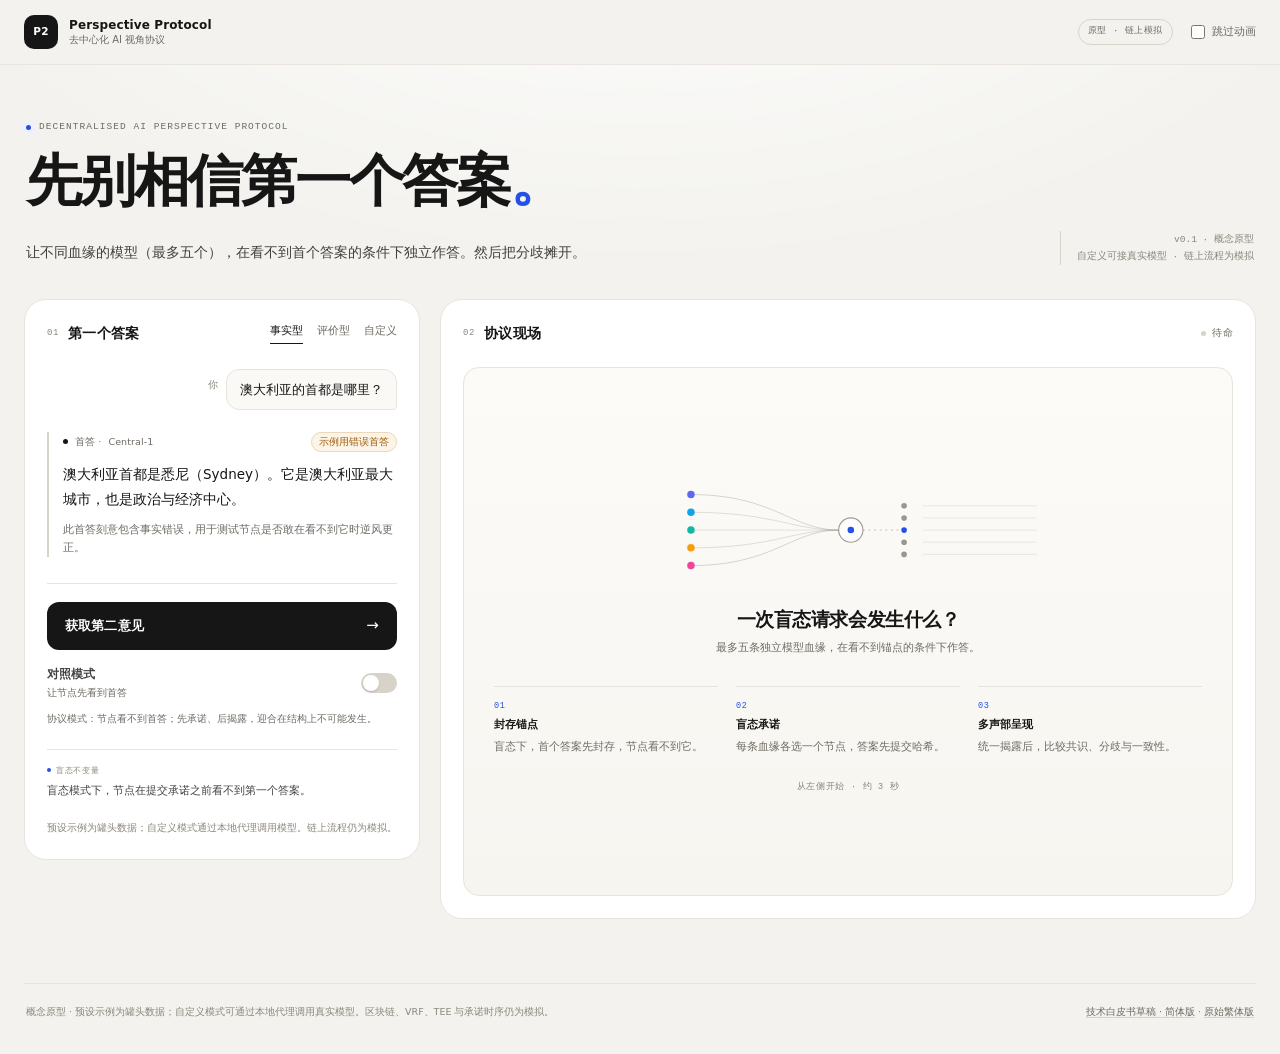
==== prototype/index.html @ bac72e0f "Add perspective protocol prototype and whitepapers Co-Authored-By: Claude <noreply@anthropic.com>" ====
<!doctype html>
<html lang="zh-CN">
<head>
  <meta charset="utf-8">
  <meta name="viewport" content="width=device-width, initial-scale=1">
  <title>去中心化 AI 视角协议 · 互动原型</title>
  <meta name="description" content="盲态独立与多声部呈现的互动概念原型。">
  <link rel="icon" href="data:image/svg+xml,%3Csvg xmlns='http://www.w3.org/2000/svg' viewBox='0 0 64 64'%3E%3Crect width='64' height='64' rx='14' fill='%232550e8'/%3E%3Ctext x='32' y='43' font-family='Georgia,serif' font-size='28' fill='white' text-anchor='middle'%3EP2%3C/text%3E%3C/svg%3E">
  <link rel="stylesheet" href="styles.css">
  <script src="app.js" defer></script>
</head>
<body>
  <header class="topbar">
    <div class="shell topbar-inner">
      <a class="brand" href="#top" aria-label="回到顶部">
        <span class="brand-mark" aria-hidden="true">P2</span>
        <span class="brand-text">
          <strong>Perspective Protocol</strong>
          <span>去中心化 AI 视角协议</span>
        </span>
      </a>
      <div class="top-actions">
        <span class="sim" title="链上流程与 TEE 为模拟；自定义模式可调用真实模型">原型 · 链上模拟</span>
        <label class="fast-toggle">
          <input type="checkbox" id="fastMode">
          <span>跳过动画</span>
        </label>
      </div>
    </div>
  </header>

  <main class="shell" id="top">
    <section class="masthead">
      <p class="eyebrow"><span class="eyebrow-dot"></span> Decentralised AI Perspective Protocol</p>
      <h1>先别相信第一个答案<span class="accent">。</span></h1>
      <div class="masthead-row">
        <p>让不同血缘的模型（最多五个），在看不到首个答案的条件下独立作答。然后把分歧摊开。</p>
        <p class="version">v0.1 · 概念原型<br>自定义可接真实模型 · 链上流程为模拟</p>
      </div>
    </section>

    <div class="workspace">
      <aside class="conversation" aria-labelledby="chatTitle">
        <div class="panel-head">
          <div class="panel-title">
            <span class="index">01</span>
            <h2 id="chatTitle">第一个答案</h2>
          </div>
          <div class="tabs" id="questionTabs" role="tablist" aria-orientation="horizontal" aria-label="选择问题类型">
            <button type="button" class="tab active" role="tab" aria-selected="true" tabindex="0" data-question="factual">事实型</button>
            <button type="button" class="tab" role="tab" aria-selected="false" tabindex="-1" data-question="evaluative">评价型</button>
            <button type="button" class="tab" role="tab" aria-selected="false" tabindex="-1" data-question="custom">自定义</button>
          </div>
        </div>

        <div class="custom-entry" id="customEntry" hidden>
          <div class="custom-head">
            <label for="customQuestion">问自己的问题</label>
            <span class="server-status" id="serverStatus">正在连接本地代理…</span>
          </div>
          <textarea
            id="customQuestion"
            rows="3"
            maxlength="2000"
            placeholder="例如：远程办公会长期削弱团队创新能力吗？"
          ></textarea>
          <div class="custom-actions">
            <button type="button" class="mini-btn" id="askBtn" disabled>生成首答</button>
            <span class="fine">首答生成后，才能获取第二意见</span>
          </div>
          <p class="custom-error" id="customError" hidden></p>
        </div>

        <div class="chat">
          <div class="msg user" id="userMsg">
            <span class="who">你</span>
            <p id="userQuery"></p>
          </div>
          <div class="msg ai" id="aiMsg">
            <div class="answer-head">
              <span class="ai-agent"><span class="ai-dot"></span>首答 · <span id="anchorModelLabel">Central-1</span></span>
              <span class="tag warn" id="anchorBadge"></span>
            </div>
            <p class="answer-text" id="anchorText"></p>
            <p class="answer-note" id="anchorNote"></p>
          </div>
        </div>

        <button type="button" class="change-question" id="changeQuestionBtn" hidden>换一个问题</button>

        <p class="setup-warning" id="setupWarning" role="note" aria-live="polite" hidden></p>

        <div class="composer">
          <button type="button" class="cta" id="runBtn">
            <span id="runLabel">获取第二意见</span>
            <span class="cta-icon" aria-hidden="true">→</span>
          </button>

          <label class="mode-row" for="nonBlind">
            <span class="mode-copy">
              <strong>对照模式</strong>
              <span>让节点先看到首答</span>
            </span>
            <input type="checkbox" id="nonBlind">
            <span class="switch" aria-hidden="true"></span>
          </label>
          <p class="mode-hint" id="modeHint"></p>
        </div>

        <div class="invariant">
          <span class="invariant-label">盲态不变量</span>
          <p>盲态模式下，节点在提交承诺之前看不到第一个答案。</p>
        </div>

        <p class="aside-foot">预设示例为罐头数据；自定义模式通过本地代理调用模型。链上流程仍为模拟。</p>
      </aside>

      <section class="stage" aria-labelledby="stageTitle">
        <div class="panel-head stage-head">
          <div class="panel-title">
            <span class="index">02</span>
            <h2 id="stageTitle">协议现场</h2>
          </div>
          <span class="status" id="phaseStatus" data-state="idle" aria-live="polite">待命</span>
        </div>

        <div class="empty-state" id="emptyState">
          <svg class="motif" viewBox="0 0 460 120" role="img" aria-label="五个独立节点汇入一个封存请求，再展开为多个视角">
            <g fill="none" stroke="currentColor" stroke-width="1">
              <path d="M62 22 C150 22 170 60 220 60" opacity=".34" />
              <path d="M62 41 C150 41 170 60 220 60" opacity=".27" />
              <path d="M62 60 H220" opacity=".22" />
              <path d="M62 79 C150 79 170 60 220 60" opacity=".27" />
              <path d="M62 98 C150 98 170 60 220 60" opacity=".34" />
              <path d="M246 60 H288" stroke-dasharray="2 4" opacity=".55" />
              <path d="M310 34 H432" opacity=".18" />
              <path d="M310 47 H432" opacity=".18" />
              <path d="M310 60 H432" opacity=".18" />
              <path d="M310 73 H432" opacity=".18" />
              <path d="M310 86 H432" opacity=".18" />
            </g>
            <circle cx="62" cy="22" r="4" fill="#6366f1" />
            <circle cx="62" cy="41" r="4" fill="#0ea5e9" />
            <circle cx="62" cy="60" r="4" fill="#14b8a6" />
            <circle cx="62" cy="79" r="4" fill="#f59e0b" />
            <circle cx="62" cy="98" r="4" fill="#ec4899" />
            <circle cx="233" cy="60" r="13" fill="#fff" stroke="currentColor" stroke-width="1.2" opacity=".8" />
            <circle cx="233" cy="60" r="3.5" fill="#2550e8" />
            <circle cx="290" cy="34" r="3" fill="#9c978d" />
            <circle cx="290" cy="47" r="3" fill="#9c978d" />
            <circle cx="290" cy="60" r="3" fill="#2550e8" />
            <circle cx="290" cy="73" r="3" fill="#9c978d" />
            <circle cx="290" cy="86" r="3" fill="#9c978d" />
          </svg>
          <h3>一次盲态请求会发生什么？</h3>
          <p class="empty-sub">最多五条独立模型血缘，在看不到锚点的条件下作答。</p>
          <ol class="empty-steps">
            <li>
              <span class="step-num">01</span>
              <strong>封存锚点</strong>
              <p>盲态下，首个答案先封存，节点看不到它。</p>
            </li>
            <li>
              <span class="step-num">02</span>
              <strong>盲态承诺</strong>
              <p>每条血缘各选一个节点，答案先提交哈希。</p>
            </li>
            <li>
              <span class="step-num">03</span>
              <strong>多声部呈现</strong>
              <p>统一揭露后，比较共识、分歧与一致性。</p>
            </li>
          </ol>
          <p class="empty-hint">从左侧开始 · 约 3 秒</p>
        </div>

        <div class="live" id="live" hidden>
          <div class="banner" id="modeBanner"></div>
          <ol class="stepper" id="stepper"></ol>
          <div class="envelope" id="envelope"></div>

          <section class="stage-block">
            <div class="block-head">
              <h3>节点池</h3>
              <p class="fine" id="poolSummary"></p>
            </div>
            <div class="lineage-list" id="poolGrid"></div>
          </section>

          <section class="stage-block">
            <div class="block-head">
              <h3>独立视角</h3>
              <p class="fine" id="selectionSummary"></p>
            </div>
            <div class="voices" id="voiceGrid"></div>
          </section>

          <section class="readout" id="resultCard" hidden aria-labelledby="resultTitle">
            <div class="readout-head">
              <h3 id="resultTitle">读懂这次回答</h3>
              <div class="badges" id="resultBadges"></div>
            </div>

            <div class="readout-grid">
              <section class="readout-cell">
                <h4>共识</h4>
                <ul id="consensusList"></ul>
              </section>
              <section class="readout-cell crux">
                <h4>关键分歧</h4>
                <p class="crux-title" id="cruxTitle"></p>
                <p class="crux-body" id="cruxBody"></p>
              </section>
              <section class="readout-cell">
                <h4>多样性</h4>
                <div class="stats" id="diversityReport"></div>
                <p class="cell-note" id="diversityNote"></p>
              </section>
              <section class="readout-cell metric">
                <h4 id="metricTitle">与首答一致度 <span class="fine">双条件示意值</span></h4>
                <div id="metricBars"></div>
                <p class="cell-note" id="metricNote"></p>
              </section>
            </div>

            <div class="actions">
              <button type="button" class="text-btn" id="resetBtn">重设</button>
              <button type="button" class="ghost-btn" id="againBtn">再抽一次</button>
            </div>
          </section>
        </div>
      </section>
    </div>
  </main>

  <footer class="shell page-footer">
    <p>概念原型 · 预设示例为罐头数据；自定义模式可通过本地代理调用真实模型。区块链、VRF、TEE 与承诺时序仍为模拟。</p>
    <p><a href="../perspective-protocol-whitepaper-zh-CN.md">技术白皮书草稿 · 简体版</a> · <a href="../perspective-protocol-whitepaper.md">原始繁体版</a></p>
  </footer>
</body>
</html>
---- prototype/styles.css ----
/* ------------------------------------------------------------------
   Perspective Protocol · interactive prototype
   ------------------------------------------------------------------ */

:root {
  --paper: #f3f2ee;
  --surface: #ffffff;
  --surface-2: #faf9f6;
  --ink: #161616;
  --ink-2: #414141;
  --muted: #6f6b63;
  --faint: #8b867c;
  --line: #e7e4dd;
  --line-strong: #d7d3c9;
  --accent: #2550e8;
  --accent-soft: #eef1ff;
  --ok: #0e7a5f;
  --ok-soft: #eaf6f2;
  --warn: #a15c0a;
  --warn-soft: #fcf4e7;
  --danger: #b42346;
  --danger-soft: #fceef1;
  --radius: 22px;
  --mono: "SFMono-Regular", "Cascadia Code", "Roboto Mono", Menlo, Consolas, monospace;
}

* {
  box-sizing: border-box;
}

[hidden] {
  display: none !important;
}

html {
  scroll-behavior: smooth;
}

body {
  margin: 0;
  font-family: "Inter", "Segoe UI", "PingFang SC", "Microsoft YaHei", system-ui, sans-serif;
  font-size: 14px;
  line-height: 1.7;
  color: var(--ink);
  background: var(--paper);
  -webkit-font-smoothing: antialiased;
  text-rendering: optimizeLegibility;
}

body::before {
  content: "";
  position: fixed;
  inset: 0;
  z-index: -1;
  pointer-events: none;
  background: radial-gradient(1100px 620px at 50% -18%, #ffffff 0%, rgba(255, 255, 255, 0) 72%);
}

::selection {
  background: #dbe2ff;
}

/* Layout ---------------------------------------------------------- */

.shell {
  width: min(1240px, calc(100% - 48px));
  margin-inline: auto;
}

/* Top bar --------------------------------------------------------- */

.topbar {
  position: sticky;
  top: 0;
  z-index: 30;
  background: rgba(243, 242, 238, 0.96);
  border-bottom: 1px solid rgba(231, 228, 221, 0.9);
  backdrop-filter: blur(16px);
  -webkit-backdrop-filter: blur(16px);
}

.topbar-inner {
  display: flex;
  align-items: center;
  justify-content: space-between;
  gap: 16px;
  height: 64px;
}

.brand {
  display: flex;
  align-items: center;
  gap: 11px;
  color: inherit;
  text-decoration: none;
}

.brand-mark {
  width: 34px;
  height: 34px;
  flex: none;
  display: grid;
  place-items: center;
  border-radius: 10px;
  background: var(--ink);
  color: #fff;
  font-size: 10.5px;
  font-weight: 700;
  letter-spacing: 0.03em;
}

.brand-text {
  display: flex;
  flex-direction: column;
  line-height: 1.3;
}

.brand-text strong {
  font-size: 12px;
  font-weight: 650;
  letter-spacing: 0.01em;
}

.brand-text span {
  font-size: 10px;
  color: var(--muted);
}

.top-actions {
  display: flex;
  align-items: center;
  gap: 18px;
  flex: none;
}

.sim {
  padding: 4px 9px;
  border: 1px solid var(--line-strong);
  border-radius: 999px;
  color: var(--muted);
  font-family: var(--mono);
  font-size: 9px;
  letter-spacing: 0.06em;
  white-space: nowrap;
}

.fast-toggle {
  display: flex;
  align-items: center;
  gap: 7px;
  color: var(--muted);
  font-size: 10.5px;
  cursor: pointer;
  user-select: none;
}

.fast-toggle input {
  width: 14px;
  height: 14px;
  margin: 0;
  accent-color: var(--accent);
  cursor: pointer;
}

/* Masthead -------------------------------------------------------- */

.masthead {
  padding: 54px 2px 34px;
}

.eyebrow {
  display: flex;
  align-items: center;
  gap: 8px;
  margin: 0 0 16px;
  color: var(--muted);
  font-family: var(--mono);
  font-size: 9.5px;
  letter-spacing: 0.11em;
  text-transform: uppercase;
}

.eyebrow-dot {
  width: 5px;
  height: 5px;
  border-radius: 50%;
  background: var(--accent);
  box-shadow: 0 0 0 4px var(--accent-soft);
}

.masthead h1 {
  max-width: 900px;
  margin: 0;
  font-size: clamp(34px, 5vw, 56px);
  font-weight: 620;
  line-height: 1.06;
  letter-spacing: -0.04em;
}

.accent {
  color: var(--accent);
}

.masthead-row {
  display: flex;
  align-items: flex-end;
  justify-content: space-between;
  gap: 32px;
  margin-top: 20px;
}

.masthead-row > p:first-child {
  max-width: 620px;
  margin: 0;
  color: var(--ink-2);
  font-size: 13.5px;
  line-height: 1.85;
}

.version {
  flex: none;
  margin: 0;
  padding-left: 16px;
  border-left: 1px solid var(--line-strong);
  color: var(--faint);
  font-family: var(--mono);
  font-size: 9.5px;
  line-height: 1.8;
  text-align: right;
}

/* Workspace ------------------------------------------------------- */

.workspace {
  display: grid;
  grid-template-columns: 396px minmax(0, 1fr);
  gap: 20px;
  align-items: start;
  padding-bottom: 64px;
}

.stage,
.workspace {
  scroll-margin-top: 84px;
}

.conversation,
.stage {
  background: var(--surface);
  border: 1px solid var(--line);
  border-radius: var(--radius);
}

.conversation {
  position: sticky;
  top: 84px;
  max-height: calc(100vh - 104px);
  overflow-y: auto;
  scrollbar-width: thin;
  padding: 22px;
}

.stage {
  display: flex;
  flex-direction: column;
  min-height: 620px;
  padding: 22px;
}

/* Panel headers --------------------------------------------------- */

.panel-head {
  display: flex;
  align-items: center;
  justify-content: space-between;
  gap: 14px;
  flex-wrap: wrap;
}

.panel-title {
  display: flex;
  align-items: center;
  gap: 9px;
  min-width: 0;
}

.index {
  color: var(--faint);
  font-family: var(--mono);
  font-size: 9px;
  letter-spacing: 0.08em;
}

.panel-title h2 {
  margin: 0;
  font-size: 13.5px;
  font-weight: 650;
  letter-spacing: 0.01em;
}

.tabs {
  display: flex;
  gap: 14px;
}

.tab {
  appearance: none;
  padding: 0 0 3px;
  border: 0;
  border-bottom: 1px solid transparent;
  background: none;
  color: var(--muted);
  font: inherit;
  font-size: 10.5px;
  cursor: pointer;
  transition: color 0.15s ease, border-color 0.15s ease;
}

.tab:hover {
  color: var(--ink-2);
}

.tab.active {
  color: var(--ink);
  border-color: var(--ink);
}

.tab:disabled {
  opacity: 0.45;
  cursor: not-allowed;
}

.tab:focus-visible,
.cta:focus-visible,
.text-btn:focus-visible,
.ghost-btn:focus-visible {
  outline: 2px solid var(--accent);
  outline-offset: 3px;
}

/* Conversation ---------------------------------------------------- */

.chat {
  margin-top: 24px;
}

.msg.user {
  display: flex;
  align-items: flex-start;
  justify-content: flex-end;
  gap: 8px;
}

.who {
  padding-top: 8px;
  color: var(--faint);
  font-size: 9.5px;
}

.msg.user p {
  max-width: 82%;
  margin: 0;
  padding: 9px 13px;
  border: 1px solid var(--line);
  border-radius: 13px 13px 4px 13px;
  background: var(--surface-2);
  color: var(--ink);
  font-size: 12.5px;
  line-height: 1.7;
}

.msg.ai {
  margin-top: 22px;
  padding-left: 14px;
  border-left: 2px solid var(--line-strong);
}

.answer-head {
  display: flex;
  align-items: center;
  justify-content: space-between;
  gap: 8px;
  flex-wrap: wrap;
}

.ai-agent {
  display: inline-flex;
  align-items: center;
  gap: 7px;
  color: var(--muted);
  font-size: 9.5px;
  letter-spacing: 0.01em;
}

.ai-dot {
  width: 5px;
  height: 5px;
  border-radius: 50%;
  background: var(--ink);
}

.tag {
  display: inline-flex;
  align-items: center;
  padding: 2px 7px;
  border: 1px solid var(--line);
  border-radius: 999px;
  background: transparent;
  color: var(--muted);
  font-size: 9.5px;
  line-height: 1.5;
  white-space: nowrap;
}

.tag.warn {
  border-color: #ecd8b9;
  background: var(--warn-soft);
  color: var(--warn);
}

.answer-text {
  margin: 10px 0 0;
  color: var(--ink);
  font-size: 13.5px;
  line-height: 1.85;
  white-space: pre-line;
  overflow-wrap: anywhere;
}

.answer-note {
  margin: 8px 0 0;
  color: var(--muted);
  font-size: 10.5px;
  line-height: 1.75;
}

/* Composer -------------------------------------------------------- */

.composer {
  margin-top: 26px;
  padding-top: 18px;
  border-top: 1px solid var(--line);
}

.cta {
  width: 100%;
  height: 48px;
  display: flex;
  align-items: center;
  justify-content: space-between;
  gap: 12px;
  padding: 0 18px;
  border: 0;
  border-radius: 12px;
  background: var(--ink);
  color: #fff;
  font: inherit;
  font-size: 12.5px;
  font-weight: 600;
  letter-spacing: 0.01em;
  cursor: pointer;
  transition: background 0.18s ease, opacity 0.18s ease;
}

.cta:hover:not(:disabled) {
  background: #000;
}

.cta:disabled {
  opacity: 0.6;
  cursor: not-allowed;
}

.cta-icon {
  font-size: 15px;
  font-weight: 400;
  line-height: 1;
  transition: transform 0.18s ease;
}

.cta:hover:not(:disabled) .cta-icon {
  transform: translateX(3px);
}

.mode-row {
  position: relative;
  display: flex;
  align-items: center;
  justify-content: space-between;
  gap: 14px;
  margin-top: 15px;
  cursor: pointer;
  user-select: none;
}

.mode-copy {
  display: flex;
  flex-direction: column;
  gap: 1px;
  min-width: 0;
}

.mode-copy strong {
  color: var(--ink-2);
  font-size: 11.5px;
  font-weight: 600;
}

.mode-copy span {
  color: var(--muted);
  font-size: 9.5px;
}

.mode-row input {
  position: absolute;
  width: 1px;
  height: 1px;
  margin: 0;
  opacity: 0;
  pointer-events: none;
}

.switch {
  width: 36px;
  height: 20px;
  flex: none;
  position: relative;
  border-radius: 999px;
  background: var(--line-strong);
  transition: background 0.2s ease;
}

.switch::after {
  content: "";
  position: absolute;
  top: 2px;
  left: 2px;
  width: 16px;
  height: 16px;
  border-radius: 50%;
  background: #fff;
  box-shadow: 0 1px 2px rgba(0, 0, 0, 0.14);
  transition: transform 0.2s ease;
}

.mode-row input:checked + .switch {
  background: var(--ink);
}

.mode-row input:checked + .switch::after {
  transform: translateX(16px);
}

.mode-row input:focus-visible + .switch {
  outline: 2px solid var(--accent);
  outline-offset: 3px;
}

.mode-hint {
  margin: 9px 0 0;
  color: var(--muted);
  font-size: 9.5px;
  line-height: 1.75;
}

.mode-hint.warn {
  color: var(--warn);
}

/* Custom question -------------------------------------------------- */

.custom-entry {
  margin-top: 18px;
  padding: 12px;
  border: 1px solid var(--line);
  border-radius: 12px;
  background: var(--surface-2);
}

.custom-head {
  display: flex;
  align-items: baseline;
  justify-content: space-between;
  gap: 8px;
  flex-wrap: wrap;
  margin-bottom: 7px;
}

.custom-head label {
  color: var(--ink-2);
  font-size: 10.5px;
  font-weight: 650;
}

.server-status {
  color: var(--muted);
  font-size: 9px;
  line-height: 1.5;
  text-align: right;
}

.server-status::before {
  content: "";
  display: inline-block;
  width: 4px;
  height: 4px;
  margin-right: 4px;
  border-radius: 50%;
  background: var(--line-strong);
  vertical-align: 1px;
}

.server-status.ok::before {
  background: var(--ok);
}

.server-status.warn {
  color: var(--warn);
}

.server-status.warn::before {
  background: var(--warn);
}

.server-status.off {
  color: var(--danger);
}

.server-status.off::before {
  background: var(--danger);
}

#customQuestion {
  width: 100%;
  min-height: 64px;
  resize: vertical;
  padding: 9px 10px;
  border: 1px solid var(--line);
  border-radius: 8px;
  background: #fff;
  color: var(--ink);
  font: inherit;
  font-size: 12px;
  line-height: 1.7;
}

#customQuestion::placeholder {
  color: var(--faint);
}

#customQuestion:focus {
  outline: 2px solid var(--accent);
  outline-offset: 1px;
  border-color: transparent;
}

#customQuestion:disabled {
  opacity: 0.6;
  cursor: not-allowed;
}

.custom-actions {
  display: flex;
  align-items: center;
  gap: 10px;
  flex-wrap: wrap;
  margin-top: 8px;
}

.mini-btn {
  padding: 6px 10px;
  border: 1px solid var(--line-strong);
  border-radius: 7px;
  background: #fff;
  color: var(--ink);
  font: inherit;
  font-size: 10px;
  font-weight: 600;
  cursor: pointer;
  transition: background 0.15s ease, border-color 0.15s ease;
}

.mini-btn:hover:not(:disabled) {
  background: var(--surface);
  border-color: #c8c3b8;
}

.mini-btn:disabled {
  opacity: 0.45;
  cursor: not-allowed;
}

.custom-error {
  margin: 8px 0 0;
  color: var(--danger);
  font-size: 9.5px;
  line-height: 1.6;
}

.setup-warning {
  margin: 10px 0 0;
  padding: 8px 10px;
  border: 1px solid #efddc2;
  border-radius: 8px;
  background: var(--warn-soft);
  color: #8a4c08;
  font-size: 9.5px;
  line-height: 1.65;
}

.change-question {
  display: inline-block;
  margin-top: 10px;
  padding: 0;
  border: 0;
  background: none;
  color: var(--muted);
  font: inherit;
  font-size: 10px;
  text-decoration: underline;
  text-underline-offset: 2px;
  cursor: pointer;
  transition: color 0.15s ease;
}

.change-question:hover {
  color: var(--ink);
}

.invariant {
  margin-top: 22px;
  padding-top: 14px;
  border-top: 1px solid var(--line);
}

.invariant-label {
  display: block;
  color: var(--faint);
  font-family: var(--mono);
  font-size: 8px;
  letter-spacing: 0.08em;
  text-transform: uppercase;
}

.invariant-label::before {
  content: "";
  display: inline-block;
  width: 4px;
  height: 4px;
  margin-right: 5px;
  border-radius: 50%;
  background: var(--accent);
  vertical-align: 1px;
}

.invariant p {
  margin: 4px 0 0;
  color: var(--ink-2);
  font-size: 11px;
  line-height: 1.7;
}

.aside-foot {
  margin: 20px 0 0;
  color: var(--faint);
  font-size: 9.5px;
  line-height: 1.75;
}

/* Stage ----------------------------------------------------------- */

.stage-head {
  flex-wrap: nowrap;
}

.status {
  display: inline-flex;
  align-items: center;
  gap: 6px;
  flex: none;
  color: var(--muted);
  font-size: 9.5px;
  letter-spacing: 0.03em;
}

.status::before {
  content: "";
  width: 5px;
  height: 5px;
  border-radius: 50%;
  background: var(--line-strong);
  transition: background 0.2s ease, box-shadow 0.2s ease;
}

.status[data-state="running"]::before {
  background: var(--accent);
  box-shadow: 0 0 0 3px var(--accent-soft);
}

.status[data-state="done"]::before {
  background: var(--ok);
}

/* Empty state ----------------------------------------------------- */

.empty-state {
  flex: 1;
  display: flex;
  flex-direction: column;
  align-items: center;
  justify-content: center;
  margin-top: 22px;
  padding: 34px 30px 28px;
  border: 1px solid var(--line);
  border-radius: 16px;
  background: linear-gradient(180deg, #fcfbf8 0%, #f7f5f0 100%);
  text-align: center;
}

.motif {
  width: min(430px, 100%);
  height: auto;
  color: var(--faint);
}

.empty-state h3 {
  margin: 16px 0 4px;
  font-size: 19px;
  font-weight: 600;
  letter-spacing: -0.025em;
}

.empty-sub {
  margin: 0;
  color: var(--muted);
  font-size: 11px;
}

.empty-steps {
  width: 100%;
  display: grid;
  grid-template-columns: repeat(3, minmax(0, 1fr));
  gap: 18px;
  margin: 28px 0 0;
  padding: 0;
  list-style: none;
  text-align: left;
}

.empty-steps li {
  display: flex;
  flex-direction: column;
  gap: 3px;
  padding-top: 12px;
  border-top: 1px solid var(--line);
}

.step-num {
  color: var(--accent);
  font-family: var(--mono);
  font-size: 8.5px;
  letter-spacing: 0.08em;
}

.empty-steps strong {
  font-size: 11px;
  font-weight: 600;
}

.empty-steps p {
  margin: 0;
  color: var(--muted);
  font-size: 10.5px;
  line-height: 1.7;
}

.empty-hint {
  margin: 24px 0 0;
  color: var(--faint);
  font-family: var(--mono);
  font-size: 8.5px;
  letter-spacing: 0.08em;
  text-transform: uppercase;
}

/* Live stage ------------------------------------------------------ */

.live {
  margin-top: 18px;
}

.banner {
  display: flex;
  align-items: baseline;
  gap: 7px;
  flex-wrap: wrap;
  padding: 8px 11px;
  border: 1px solid #e0e6ff;
  border-radius: 9px;
  background: var(--accent-soft);
  color: #2c3f9e;
  font-size: 10px;
  line-height: 1.65;
}

.banner strong {
  font-weight: 650;
  white-space: nowrap;
}

.banner.warn {
  border-color: #efddc2;
  background: var(--warn-soft);
  color: #8a4c08;
}

.banner-warn {
  color: var(--warn);
  font-weight: 650;
}

.stepper {
  display: flex;
  flex-wrap: wrap;
  align-items: center;
  gap: 6px;
  margin: 16px 0 0;
  padding: 0;
  list-style: none;
}

.step {
  display: flex;
  align-items: center;
  gap: 5px;
  color: var(--faint);
  font-size: 9.5px;
  white-space: nowrap;
}

.step .dot {
  width: 5px;
  height: 5px;
  border-radius: 50%;
  background: var(--line-strong);
  transition: background 0.2s ease, box-shadow 0.2s ease;
}

.step::after {
  content: "";
  width: 14px;
  height: 1px;
  margin-left: 3px;
  background: var(--line);
}

.step:last-child::after {
  display: none;
}

.step.active {
  color: var(--ink);
}

.step.active .dot {
  background: var(--accent);
  box-shadow: 0 0 0 3px var(--accent-soft);
}

.step.done {
  color: var(--ink-2);
}

.step.done .dot {
  background: var(--ok);
}

.envelope {
  display: flex;
  flex-wrap: wrap;
  gap: 6px 18px;
  margin-top: 14px;
  padding: 10px 12px;
  border: 1px solid var(--line);
  border-radius: 10px;
  background: var(--surface-2);
}

.env-item {
  display: flex;
  align-items: baseline;
  gap: 6px;
  min-width: 0;
}

.env-item > span {
  color: var(--faint);
  font-size: 9px;
  letter-spacing: 0.03em;
  white-space: nowrap;
}

.env-item > strong {
  max-width: 220px;
  overflow: hidden;
  color: var(--ink-2);
  font-family: var(--mono);
  font-size: 9.5px;
  font-weight: 500;
  text-overflow: ellipsis;
  white-space: nowrap;
}

/* Node pool ------------------------------------------------------- */

.stage-block {
  margin-top: 22px;
}

.block-head {
  display: flex;
  align-items: baseline;
  justify-content: space-between;
  gap: 10px;
  flex-wrap: wrap;
  margin-bottom: 8px;
}

.block-head h3 {
  margin: 0;
  font-size: 11px;
  font-weight: 650;
  letter-spacing: 0.02em;
}

.fine {
  margin: 0;
  color: var(--faint);
  font-size: 9.5px;
  line-height: 1.6;
}

.fine.warn {
  color: var(--warn);
}

.lineage-list {
  border-top: 1px solid var(--line);
}

.lineage-row {
  display: grid;
  grid-template-columns: 118px minmax(0, 1fr);
  align-items: center;
  gap: 10px;
  padding: 8px 0;
  border-bottom: 1px solid var(--line);
}

.lineage-name {
  display: flex;
  align-items: center;
  gap: 7px;
  color: var(--ink-2);
  font-size: 10.5px;
}

.lineage-swatch,
.swatch {
  width: 6px;
  height: 6px;
  flex: none;
  display: inline-block;
  border-radius: 2px;
}

.l1 { background: #6366f1; }
.l2 { background: #0ea5e9; }
.l3 { background: #14b8a6; }
.l4 { background: #f59e0b; }
.l5 { background: #ec4899; }
.l6 { background: #b8b2a6; }

.picks {
  display: flex;
  flex-wrap: wrap;
  gap: 6px;
  min-width: 0;
}

.pick {
  display: inline-flex;
  align-items: center;
  gap: 6px;
  padding: 4px 8px;
  border: 1px solid var(--line);
  border-radius: 7px;
  background: #fff;
  color: var(--muted);
  font-size: 9.5px;
  transition: opacity 0.18s ease, border-color 0.18s ease, background 0.18s ease;
}

.pick-op {
  color: var(--ink-2);
  font-weight: 600;
  white-space: nowrap;
}

.pick-addr {
  color: var(--faint);
  font-family: var(--mono);
  font-size: 8.5px;
  white-space: nowrap;
}

.pick.selected {
  border-color: #b9c6ff;
  background: var(--accent-soft);
}

.pick.selected .pick-op {
  color: var(--accent);
}

.pick.selected .pick-addr {
  color: #5a6bc2;
}

.pick.selected::after {
  content: "✓";
  color: var(--accent);
  font-size: 8.5px;
  line-height: 1;
}

.pick.rejected {
  opacity: 0.34;
}

.host-row {
  border-bottom: 0;
  padding-top: 9px;
}

.host-row .lineage-name {
  color: var(--faint);
}

.host-note {
  padding: 4px 0;
  color: var(--faint);
  font-size: 9px;
}

/* Voices ---------------------------------------------------------- */

.voices {
  display: grid;
  grid-template-columns: repeat(2, minmax(0, 1fr));
  gap: 10px;
}

.voice {
  position: relative;
  display: flex;
  flex-direction: column;
  gap: 7px;
  min-width: 0;
  padding: 13px 14px 11px;
  border: 1px solid var(--line);
  border-radius: 13px;
  background: #fff;
  animation: rise 0.3s ease both;
  transition: background 0.2s ease, border-color 0.2s ease;
}

.voice::before {
  content: "";
  position: absolute;
  left: 0;
  top: 12px;
  bottom: 12px;
  width: 2px;
  border-radius: 2px;
  background: var(--line-strong);
}

.voice.l1::before { background: #6366f1; }
.voice.l2::before { background: #0ea5e9; }
.voice.l3::before { background: #14b8a6; }
.voice.l4::before { background: #f59e0b; }
.voice.l5::before { background: #ec4899; }

.voice.is-committed {
  background: #fcfbff;
  border-color: #e3e7f8;
}

.voice.is-revealed {
  background: #fff;
}

.voice-top {
  display: flex;
  align-items: flex-start;
  justify-content: space-between;
  gap: 8px;
}

.voice-id {
  color: var(--ink-2);
  font-family: var(--mono);
  font-size: 9.5px;
}

.voice-meta {
  display: flex;
  align-items: center;
  gap: 5px;
  margin-top: 2px;
  color: var(--faint);
  font-size: 9.5px;
}

.tee {
  flex: none;
  padding: 2px 5px;
  border: 1px solid var(--line);
  border-radius: 4px;
  color: var(--faint);
  font-family: var(--mono);
  font-size: 7.5px;
  letter-spacing: 0.04em;
  line-height: 1.4;
}

.tee.warn {
  border-color: #ecd8b9;
  color: var(--warn);
}

.voice-model {
  margin-top: 1px;
  overflow: hidden;
  color: var(--faint);
  font-family: var(--mono);
  font-size: 8px;
  text-overflow: ellipsis;
  white-space: nowrap;
}

.voice-state {
  color: var(--faint);
  font-size: 9px;
}

.voice.is-error {
  border-color: #f0c6d2;
  background: #fffafb;
}

.voice-text.is-error {
  color: var(--danger);
}

.tee.live {
  border-color: #c9d3ff;
  color: var(--accent);
}

.stage-loading {
  grid-column: 1 / -1;
  display: flex;
  align-items: center;
  gap: 9px;
  min-height: 110px;
  padding: 16px;
  border: 1px dashed var(--line-strong);
  border-radius: 12px;
  color: var(--muted);
  font-size: 10.5px;
  line-height: 1.7;
}

.spinner {
  width: 14px;
  height: 14px;
  flex: none;
  border: 1.5px solid var(--line-strong);
  border-top-color: var(--accent);
  border-radius: 50%;
  animation: spin 0.8s linear infinite;
}

.stage-error {
  grid-column: 1 / -1;
  padding: 14px;
  border: 1px solid #f0c6d2;
  border-radius: 12px;
  background: var(--danger-soft);
  color: var(--danger);
  font-size: 10.5px;
  line-height: 1.7;
}

@keyframes spin {
  to {
    transform: rotate(360deg);
  }
}

.voice-body {
  flex: 1;
  min-height: 58px;
}

.voice-text {
  margin: 7px 0 0;
  color: var(--ink);
  font-size: 12.5px;
  line-height: 1.8;
  white-space: pre-line;
  overflow-wrap: anywhere;
}

.answer-meta {
  display: flex;
  align-items: center;
  gap: 8px;
}

.stance {
  padding: 2px 6px;
  border: 1px solid;
  border-radius: 4px;
  font-size: 9px;
  font-weight: 650;
  line-height: 1.5;
}

.stance.ok {
  border-color: #b7dfd3;
  background: var(--ok-soft);
  color: var(--ok);
}

.stance.warn {
  border-color: #ead4b6;
  background: var(--warn-soft);
  color: var(--warn);
}

.stance.danger {
  border-color: #f0c6d2;
  background: var(--danger-soft);
  color: var(--danger);
}

.stance.info {
  border-color: #c9d3ff;
  background: var(--accent-soft);
  color: var(--accent);
}

.conf {
  color: var(--faint);
  font-size: 9px;
}

.voice-claims {
  margin: 7px 0 0;
  color: var(--muted);
  font-size: 9.5px;
  line-height: 1.65;
}

.voice-foot {
  display: flex;
  align-items: center;
  justify-content: space-between;
  gap: 8px;
  flex-wrap: wrap;
  margin-top: 9px;
  padding-top: 7px;
  border-top: 1px solid #f1efe9;
  color: var(--faint);
  font-size: 8.5px;
}

.hash {
  max-width: 60%;
  overflow: hidden;
  font-family: var(--mono);
  text-overflow: ellipsis;
  white-space: nowrap;
}

.agree-mini {
  display: inline-flex;
  align-items: center;
  gap: 4px;
  font-size: 8.5px;
  white-space: nowrap;
}

.mini-bar {
  width: 36px;
  height: 3px;
  overflow: hidden;
  border-radius: 99px;
  background: #eeeae3;
}

.mini-bar i {
  display: block;
  height: 100%;
  border-radius: 99px;
  background: var(--faint);
}

.mini-bar i.hot {
  background: var(--danger);
}

.agree-pct {
  color: var(--ink-2);
  font-variant-numeric: tabular-nums;
}

.skeleton {
  display: flex;
  flex-direction: column;
  gap: 5px;
  padding-top: 8px;
}

.skeleton i {
  display: block;
  height: 7px;
  border-radius: 4px;
  background: linear-gradient(90deg, #f2f0eb 25%, #e9e6df 37%, #f2f0eb 63%);
  background-size: 400% 100%;
  animation: shimmer 1.4s ease infinite;
}

.skeleton i:nth-child(2) { width: 84%; }
.skeleton i:nth-child(3) { width: 62%; }

/* Readout --------------------------------------------------------- */

.readout {
  margin-top: 26px;
  padding-top: 18px;
  border-top: 1px solid var(--line);
}

.readout-head {
  display: flex;
  align-items: center;
  justify-content: space-between;
  gap: 10px;
  flex-wrap: wrap;
}

.readout-head h3 {
  margin: 0;
  font-size: 11px;
  font-weight: 650;
  letter-spacing: 0.02em;
}

.badges {
  display: flex;
  flex-wrap: wrap;
  gap: 8px;
  color: var(--faint);
  font-size: 9px;
}

.badges span:not(:last-child)::after {
  content: "·";
  margin-left: 8px;
  color: var(--line-strong);
}

.badges .warn {
  color: var(--warn);
}

.readout-grid {
  display: grid;
  grid-template-columns: repeat(2, minmax(0, 1fr));
  gap: 18px 26px;
  margin-top: 14px;
}

.readout-cell {
  min-width: 0;
  padding-top: 10px;
  border-top: 1px solid var(--line);
}

.readout-cell h4 {
  margin: 0 0 7px;
  color: var(--faint);
  font-size: 9px;
  font-weight: 650;
  letter-spacing: 0.06em;
  text-transform: uppercase;
}

.readout-cell h4 .fine {
  display: inline;
  font-weight: 400;
  letter-spacing: 0;
  text-transform: none;
}

.readout-cell ul {
  margin: 0;
  padding: 0;
  list-style: none;
}

.readout-cell li {
  position: relative;
  margin: 4px 0;
  padding-left: 12px;
  color: var(--ink-2);
  font-size: 11px;
  line-height: 1.7;
}

.readout-cell li::before {
  content: "";
  position: absolute;
  left: 0;
  top: 0.72em;
  width: 3px;
  height: 3px;
  border-radius: 50%;
  background: var(--line-strong);
}

.crux {
  padding: 12px 14px;
  border: 0;
  border-left: 2px solid #e0b06a;
  border-radius: 9px;
  background: var(--warn-soft);
}

.crux h4 {
  color: var(--warn);
}

.crux-title {
  margin: 0 0 3px;
  color: #7c4908;
  font-size: 11.5px;
  font-weight: 600;
  line-height: 1.6;
}

.crux-body {
  margin: 0;
  color: #6f4a17;
  font-size: 11px;
  line-height: 1.75;
}

.stats {
  display: grid;
  grid-template-columns: repeat(3, minmax(0, 1fr));
  gap: 8px;
}

.stat {
  padding: 5px 0;
  border-bottom: 1px solid #f1efe9;
}

.stat strong {
  display: block;
  color: var(--ink);
  font-size: 16px;
  font-weight: 600;
  letter-spacing: -0.02em;
  line-height: 1.3;
  font-variant-numeric: tabular-nums;
}

.stat span {
  display: block;
  color: var(--faint);
  font-size: 8.5px;
  line-height: 1.5;
}

.cell-note {
  margin: 8px 0 0;
  color: var(--faint);
  font-size: 9px;
  line-height: 1.65;
}

.run-stat {
  display: flex;
  align-items: baseline;
  justify-content: space-between;
  gap: 8px;
  padding: 5px 0;
  border-bottom: 1px solid #f1efe9;
  color: var(--muted);
  font-size: 9.5px;
}

.run-stat:last-child {
  border-bottom: 0;
}

.run-stat strong {
  color: var(--ink);
  font-weight: 600;
  text-align: right;
}

.metric-row {
  margin: 7px 0;
}

.metric-top {
  display: flex;
  align-items: baseline;
  justify-content: space-between;
  gap: 8px;
  margin-bottom: 3px;
  color: var(--muted);
  font-size: 9.5px;
}

.metric-top strong {
  color: var(--ink);
  font-variant-numeric: tabular-nums;
}

.meter {
  height: 5px;
  overflow: hidden;
  border-radius: 99px;
  background: #eeeae3;
}

.meter i {
  display: block;
  height: 100%;
  border-radius: 99px;
  background: var(--ink);
  transition: width 0.65s cubic-bezier(0.2, 0.7, 0.2, 1);
}

.meter i.hot {
  background: var(--danger);
}

.delta {
  display: flex;
  align-items: baseline;
  justify-content: space-between;
  gap: 8px;
  margin-top: 10px;
  padding-top: 8px;
  border-top: 1px solid #f1efe9;
  color: var(--muted);
  font-size: 9px;
}

.delta strong {
  color: var(--danger);
  font-size: 18px;
  font-weight: 650;
  letter-spacing: -0.02em;
  line-height: 1.3;
  font-variant-numeric: tabular-nums;
}

.actions {
  display: flex;
  align-items: center;
  justify-content: flex-end;
  gap: 14px;
  margin-top: 18px;
}

.text-btn {
  padding: 4px 0;
  border: 0;
  background: none;
  color: var(--muted);
  font: inherit;
  font-size: 10px;
  cursor: pointer;
  transition: color 0.15s ease;
}

.text-btn:hover {
  color: var(--ink);
}

.ghost-btn {
  padding: 7px 12px;
  border: 1px solid var(--line-strong);
  border-radius: 8px;
  background: #fff;
  color: var(--ink);
  font: inherit;
  font-size: 10px;
  font-weight: 600;
  cursor: pointer;
  transition: background 0.15s ease, border-color 0.15s ease;
}

.ghost-btn:hover {
  background: var(--surface-2);
  border-color: #c8c3b8;
}

.text-btn:disabled,
.ghost-btn:disabled {
  opacity: 0.5;
  cursor: not-allowed;
}

/* Footer ---------------------------------------------------------- */

.page-footer {
  display: flex;
  align-items: baseline;
  justify-content: space-between;
  gap: 16px;
  flex-wrap: wrap;
  padding: 20px 2px 34px;
  border-top: 1px solid var(--line);
  color: var(--faint);
  font-size: 9.5px;
  line-height: 1.7;
}

.page-footer p {
  margin: 0;
}

.page-footer a {
  color: var(--muted);
  text-decoration: none;
  border-bottom: 1px solid var(--line-strong);
}

.page-footer a:hover {
  color: var(--ink);
}

/* Motion ---------------------------------------------------------- */

@keyframes rise {
  from {
    opacity: 0;
    transform: translateY(5px);
  }
  to {
    opacity: 1;
    transform: translateY(0);
  }
}

@keyframes shimmer {
  to {
    background-position: -400% 0;
  }
}

/* Responsive ------------------------------------------------------ */

@media (max-width: 1080px) {
  .workspace {
    grid-template-columns: 1fr;
  }

  .conversation {
    position: static;
    max-height: none;
    overflow: visible;
  }

  .stage {
    min-height: 0;
  }

  .empty-state {
    min-height: 460px;
  }
}

@media (max-width: 760px) {
  .shell {
    width: calc(100% - 28px);
  }

  .masthead {
    padding: 34px 0 24px;
  }

  .masthead h1 {
    font-size: 34px;
  }

  .masthead-row {
    flex-direction: column;
    align-items: flex-start;
    gap: 10px;
  }

  .version {
    padding-left: 0;
    padding-top: 8px;
    border-left: 0;
    border-top: 1px solid var(--line);
    text-align: left;
  }

  .conversation,
  .stage {
    padding: 17px;
    border-radius: 18px;
  }

  .empty-state {
    padding: 24px 18px;
    min-height: 0;
  }

  .empty-state h3 {
    font-size: 17px;
  }

  .empty-steps {
    grid-template-columns: 1fr;
    gap: 12px;
  }

  .empty-steps li {
    display: grid;
    grid-template-columns: 24px 1fr;
    gap: 2px 8px;
    padding-top: 10px;
  }

  .empty-steps .step-num {
    grid-row: span 2;
    padding-top: 2px;
  }

  .voices,
  .readout-grid {
    grid-template-columns: 1fr;
  }

  .lineage-row {
    grid-template-columns: 96px minmax(0, 1fr);
  }

  .env-item > strong {
    max-width: 150px;
  }

  .voices {
    gap: 8px;
  }

  .stage-head {
    flex-wrap: nowrap;
  }

  .actions {
    justify-content: space-between;
  }
}

@media (max-width: 500px) {
  .top-actions .sim {
    display: none;
  }

  .masthead h1 {
    font-size: 30px;
  }

  .masthead-row > p:first-child {
    font-size: 12.5px;
  }

  .lineage-row {
    grid-template-columns: 1fr;
    gap: 5px;
  }

  .lineage-name {
    font-size: 9.5px;
  }

  .picks {
    gap: 5px;
  }

  .pick {
    padding: 3px 7px;
  }

  .stats {
    grid-template-columns: repeat(3, 1fr);
  }

  .stat strong {
    font-size: 14px;
  }

  .panel-head {
    align-items: flex-start;
  }

  .stage-head {
    align-items: center;
  }

  .cta {
    height: 46px;
  }
}

@media (prefers-reduced-motion: reduce) {
  html {
    scroll-behavior: auto;
  }

  *,
  *::before,
  *::after {
    animation-duration: 0.001ms !important;
    animation-iteration-count: 1 !important;
    transition-duration: 0.001ms !important;
  }
}
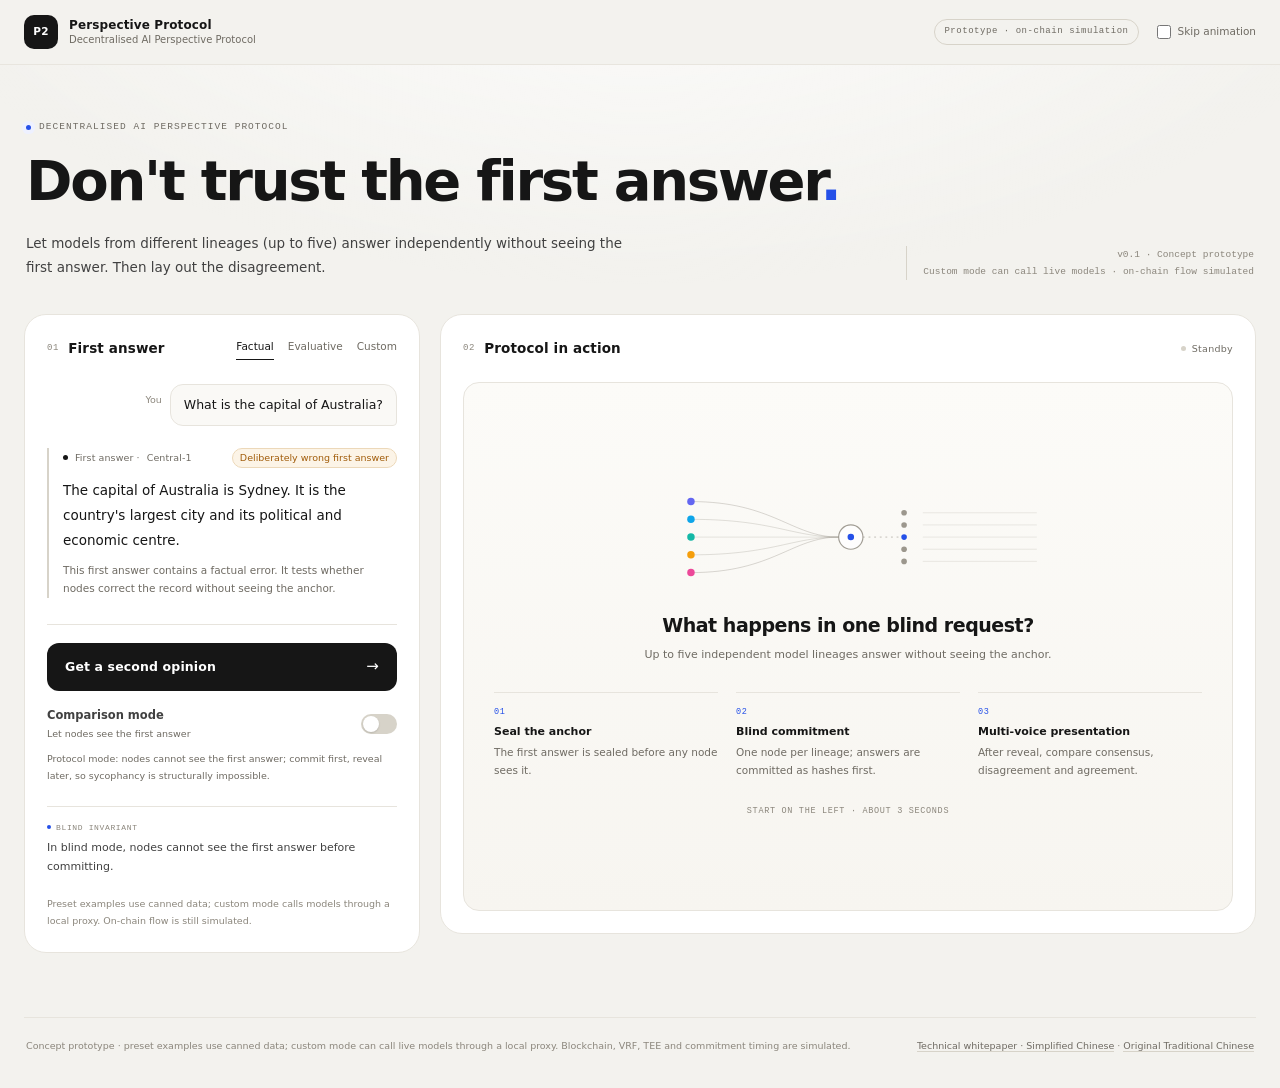
==== commit d8db8628: "Translate prototype UI and demo data to English Co-Authored-By: Claude <noreply@anthropic.com>" ====
--- a/prototype/index.html
+++ b/prototype/index.html
@@ -1,10 +1,10 @@
 <!doctype html>
-<html lang="zh-CN">
+<html lang="en">
 <head>
   <meta charset="utf-8">
   <meta name="viewport" content="width=device-width, initial-scale=1">
-  <title>去中心化 AI 视角协议 · 互动原型</title>
-  <meta name="description" content="盲态独立与多声部呈现的互动概念原型。">
+  <title>Decentralised AI Perspective Protocol · Interactive Prototype</title>
+  <meta name="description" content="An interactive concept prototype for blind independence and multi-voice presentation.">
   <link rel="icon" href="data:image/svg+xml,%3Csvg xmlns='http://www.w3.org/2000/svg' viewBox='0 0 64 64'%3E%3Crect width='64' height='64' rx='14' fill='%232550e8'/%3E%3Ctext x='32' y='43' font-family='Georgia,serif' font-size='28' fill='white' text-anchor='middle'%3EP2%3C/text%3E%3C/svg%3E">
   <link rel="stylesheet" href="styles.css">
   <script src="app.js" defer></script>
@@ -12,18 +12,18 @@
 <body>
   <header class="topbar">
     <div class="shell topbar-inner">
-      <a class="brand" href="#top" aria-label="回到顶部">
+      <a class="brand" href="#top" aria-label="Back to top">
         <span class="brand-mark" aria-hidden="true">P2</span>
         <span class="brand-text">
           <strong>Perspective Protocol</strong>
-          <span>去中心化 AI 视角协议</span>
+          <span>Decentralised AI Perspective Protocol</span>
         </span>
       </a>
       <div class="top-actions">
-        <span class="sim" title="链上流程与 TEE 为模拟；自定义模式可调用真实模型">原型 · 链上模拟</span>
+        <span class="sim" title="On-chain flow and TEE are simulated; custom mode can call live models">Prototype · on-chain simulation</span>
         <label class="fast-toggle">
           <input type="checkbox" id="fastMode">
-          <span>跳过动画</span>
+          <span>Skip animation</span>
         </label>
       </div>
     </div>
@@ -32,10 +32,10 @@
   <main class="shell" id="top">
     <section class="masthead">
       <p class="eyebrow"><span class="eyebrow-dot"></span> Decentralised AI Perspective Protocol</p>
-      <h1>先别相信第一个答案<span class="accent">。</span></h1>
+      <h1>Don't trust the first answer<span class="accent">.</span></h1>
       <div class="masthead-row">
-        <p>让不同血缘的模型（最多五个），在看不到首个答案的条件下独立作答。然后把分歧摊开。</p>
-        <p class="version">v0.1 · 概念原型<br>自定义可接真实模型 · 链上流程为模拟</p>
+        <p>Let models from different lineages (up to five) answer independently without seeing the first answer. Then lay out the disagreement.</p>
+        <p class="version">v0.1 · Concept prototype<br>Custom mode can call live models · on-chain flow simulated</p>
       </div>
     </section>
 
@@ -44,41 +44,41 @@
         <div class="panel-head">
           <div class="panel-title">
             <span class="index">01</span>
-            <h2 id="chatTitle">第一个答案</h2>
-          </div>
-          <div class="tabs" id="questionTabs" role="tablist" aria-orientation="horizontal" aria-label="选择问题类型">
-            <button type="button" class="tab active" role="tab" aria-selected="true" tabindex="0" data-question="factual">事实型</button>
-            <button type="button" class="tab" role="tab" aria-selected="false" tabindex="-1" data-question="evaluative">评价型</button>
-            <button type="button" class="tab" role="tab" aria-selected="false" tabindex="-1" data-question="custom">自定义</button>
+            <h2 id="chatTitle">First answer</h2>
+          </div>
+          <div class="tabs" id="questionTabs" role="tablist" aria-orientation="horizontal" aria-label="Choose question type">
+            <button type="button" class="tab active" role="tab" aria-selected="true" tabindex="0" data-question="factual">Factual</button>
+            <button type="button" class="tab" role="tab" aria-selected="false" tabindex="-1" data-question="evaluative">Evaluative</button>
+            <button type="button" class="tab" role="tab" aria-selected="false" tabindex="-1" data-question="custom">Custom</button>
           </div>
         </div>
 
         <div class="custom-entry" id="customEntry" hidden>
           <div class="custom-head">
-            <label for="customQuestion">问自己的问题</label>
-            <span class="server-status" id="serverStatus">正在连接本地代理…</span>
+            <label for="customQuestion">Ask your own question</label>
+            <span class="server-status" id="serverStatus">Connecting to local proxy…</span>
           </div>
           <textarea
             id="customQuestion"
             rows="3"
             maxlength="2000"
-            placeholder="例如：远程办公会长期削弱团队创新能力吗？"
+            placeholder="e.g. Does remote work weaken team innovation over time?"
           ></textarea>
           <div class="custom-actions">
-            <button type="button" class="mini-btn" id="askBtn" disabled>生成首答</button>
-            <span class="fine">首答生成后，才能获取第二意见</span>
+            <button type="button" class="mini-btn" id="askBtn" disabled>Generate first answer</button>
+            <span class="fine">Generate the first answer before requesting a second opinion.</span>
           </div>
           <p class="custom-error" id="customError" hidden></p>
         </div>
 
         <div class="chat">
           <div class="msg user" id="userMsg">
-            <span class="who">你</span>
+            <span class="who">You</span>
             <p id="userQuery"></p>
           </div>
           <div class="msg ai" id="aiMsg">
             <div class="answer-head">
-              <span class="ai-agent"><span class="ai-dot"></span>首答 · <span id="anchorModelLabel">Central-1</span></span>
+              <span class="ai-agent"><span class="ai-dot"></span>First answer · <span id="anchorModelLabel">Central-1</span></span>
               <span class="tag warn" id="anchorBadge"></span>
             </div>
             <p class="answer-text" id="anchorText"></p>
@@ -86,20 +86,20 @@
           </div>
         </div>
 
-        <button type="button" class="change-question" id="changeQuestionBtn" hidden>换一个问题</button>
+        <button type="button" class="change-question" id="changeQuestionBtn" hidden>Change question</button>
 
         <p class="setup-warning" id="setupWarning" role="note" aria-live="polite" hidden></p>
 
         <div class="composer">
           <button type="button" class="cta" id="runBtn">
-            <span id="runLabel">获取第二意见</span>
+            <span id="runLabel">Get a second opinion</span>
             <span class="cta-icon" aria-hidden="true">→</span>
           </button>
 
           <label class="mode-row" for="nonBlind">
             <span class="mode-copy">
-              <strong>对照模式</strong>
-              <span>让节点先看到首答</span>
+              <strong>Comparison mode</strong>
+              <span>Let nodes see the first answer</span>
             </span>
             <input type="checkbox" id="nonBlind">
             <span class="switch" aria-hidden="true"></span>
@@ -108,24 +108,24 @@
         </div>
 
         <div class="invariant">
-          <span class="invariant-label">盲态不变量</span>
-          <p>盲态模式下，节点在提交承诺之前看不到第一个答案。</p>
-        </div>
-
-        <p class="aside-foot">预设示例为罐头数据；自定义模式通过本地代理调用模型。链上流程仍为模拟。</p>
+          <span class="invariant-label">Blind invariant</span>
+          <p>In blind mode, nodes cannot see the first answer before committing.</p>
+        </div>
+
+        <p class="aside-foot">Preset examples use canned data; custom mode calls models through a local proxy. On-chain flow is still simulated.</p>
       </aside>
 
       <section class="stage" aria-labelledby="stageTitle">
         <div class="panel-head stage-head">
           <div class="panel-title">
             <span class="index">02</span>
-            <h2 id="stageTitle">协议现场</h2>
-          </div>
-          <span class="status" id="phaseStatus" data-state="idle" aria-live="polite">待命</span>
+            <h2 id="stageTitle">Protocol in action</h2>
+          </div>
+          <span class="status" id="phaseStatus" data-state="idle" aria-live="polite">Standby</span>
         </div>
 
         <div class="empty-state" id="emptyState">
-          <svg class="motif" viewBox="0 0 460 120" role="img" aria-label="五个独立节点汇入一个封存请求，再展开为多个视角">
+          <svg class="motif" viewBox="0 0 460 120" role="img" aria-label="Five independent nodes feed a sealed request, then fan out into multiple perspectives">
             <g fill="none" stroke="currentColor" stroke-width="1">
               <path d="M62 22 C150 22 170 60 220 60" opacity=".34" />
               <path d="M62 41 C150 41 170 60 220 60" opacity=".27" />
@@ -152,26 +152,26 @@
             <circle cx="290" cy="73" r="3" fill="#9c978d" />
             <circle cx="290" cy="86" r="3" fill="#9c978d" />
           </svg>
-          <h3>一次盲态请求会发生什么？</h3>
-          <p class="empty-sub">最多五条独立模型血缘，在看不到锚点的条件下作答。</p>
+          <h3>What happens in one blind request?</h3>
+          <p class="empty-sub">Up to five independent model lineages answer without seeing the anchor.</p>
           <ol class="empty-steps">
             <li>
               <span class="step-num">01</span>
-              <strong>封存锚点</strong>
-              <p>盲态下，首个答案先封存，节点看不到它。</p>
+              <strong>Seal the anchor</strong>
+              <p>The first answer is sealed before any node sees it.</p>
             </li>
             <li>
               <span class="step-num">02</span>
-              <strong>盲态承诺</strong>
-              <p>每条血缘各选一个节点，答案先提交哈希。</p>
+              <strong>Blind commitment</strong>
+              <p>One node per lineage; answers are committed as hashes first.</p>
             </li>
             <li>
               <span class="step-num">03</span>
-              <strong>多声部呈现</strong>
-              <p>统一揭露后，比较共识、分歧与一致性。</p>
+              <strong>Multi-voice presentation</strong>
+              <p>After reveal, compare consensus, disagreement and agreement.</p>
             </li>
           </ol>
-          <p class="empty-hint">从左侧开始 · 约 3 秒</p>
+          <p class="empty-hint">Start on the left · about 3 seconds</p>
         </div>
 
         <div class="live" id="live" hidden>
@@ -181,7 +181,7 @@
 
           <section class="stage-block">
             <div class="block-head">
-              <h3>节点池</h3>
+              <h3>Node pool</h3>
               <p class="fine" id="poolSummary"></p>
             </div>
             <div class="lineage-list" id="poolGrid"></div>
@@ -189,7 +189,7 @@
 
           <section class="stage-block">
             <div class="block-head">
-              <h3>独立视角</h3>
+              <h3>Independent voices</h3>
               <p class="fine" id="selectionSummary"></p>
             </div>
             <div class="voices" id="voiceGrid"></div>
@@ -197,35 +197,35 @@
 
           <section class="readout" id="resultCard" hidden aria-labelledby="resultTitle">
             <div class="readout-head">
-              <h3 id="resultTitle">读懂这次回答</h3>
+              <h3 id="resultTitle">Make sense of this response</h3>
               <div class="badges" id="resultBadges"></div>
             </div>
 
             <div class="readout-grid">
               <section class="readout-cell">
-                <h4>共识</h4>
+                <h4>Consensus</h4>
                 <ul id="consensusList"></ul>
               </section>
               <section class="readout-cell crux">
-                <h4>关键分歧</h4>
+                <h4>Key disagreement</h4>
                 <p class="crux-title" id="cruxTitle"></p>
                 <p class="crux-body" id="cruxBody"></p>
               </section>
               <section class="readout-cell">
-                <h4>多样性</h4>
+                <h4>Diversity</h4>
                 <div class="stats" id="diversityReport"></div>
                 <p class="cell-note" id="diversityNote"></p>
               </section>
               <section class="readout-cell metric">
-                <h4 id="metricTitle">与首答一致度 <span class="fine">双条件示意值</span></h4>
+                <h4 id="metricTitle">Agreement with first answer <span class="fine">Two-condition illustrative value</span></h4>
                 <div id="metricBars"></div>
                 <p class="cell-note" id="metricNote"></p>
               </section>
             </div>
 
             <div class="actions">
-              <button type="button" class="text-btn" id="resetBtn">重设</button>
-              <button type="button" class="ghost-btn" id="againBtn">再抽一次</button>
+              <button type="button" class="text-btn" id="resetBtn">Reset</button>
+              <button type="button" class="ghost-btn" id="againBtn">Sample again</button>
             </div>
           </section>
         </div>
@@ -234,8 +234,8 @@
   </main>
 
   <footer class="shell page-footer">
-    <p>概念原型 · 预设示例为罐头数据；自定义模式可通过本地代理调用真实模型。区块链、VRF、TEE 与承诺时序仍为模拟。</p>
-    <p><a href="../perspective-protocol-whitepaper-zh-CN.md">技术白皮书草稿 · 简体版</a> · <a href="../perspective-protocol-whitepaper.md">原始繁体版</a></p>
+    <p>Concept prototype · preset examples use canned data; custom mode can call live models through a local proxy. Blockchain, VRF, TEE and commitment timing are simulated.</p>
+    <p><a href="../perspective-protocol-whitepaper-zh-CN.md">Technical whitepaper · Simplified Chinese</a> · <a href="../perspective-protocol-whitepaper.md">Original Traditional Chinese</a></p>
   </footer>
 </body>
 </html>
